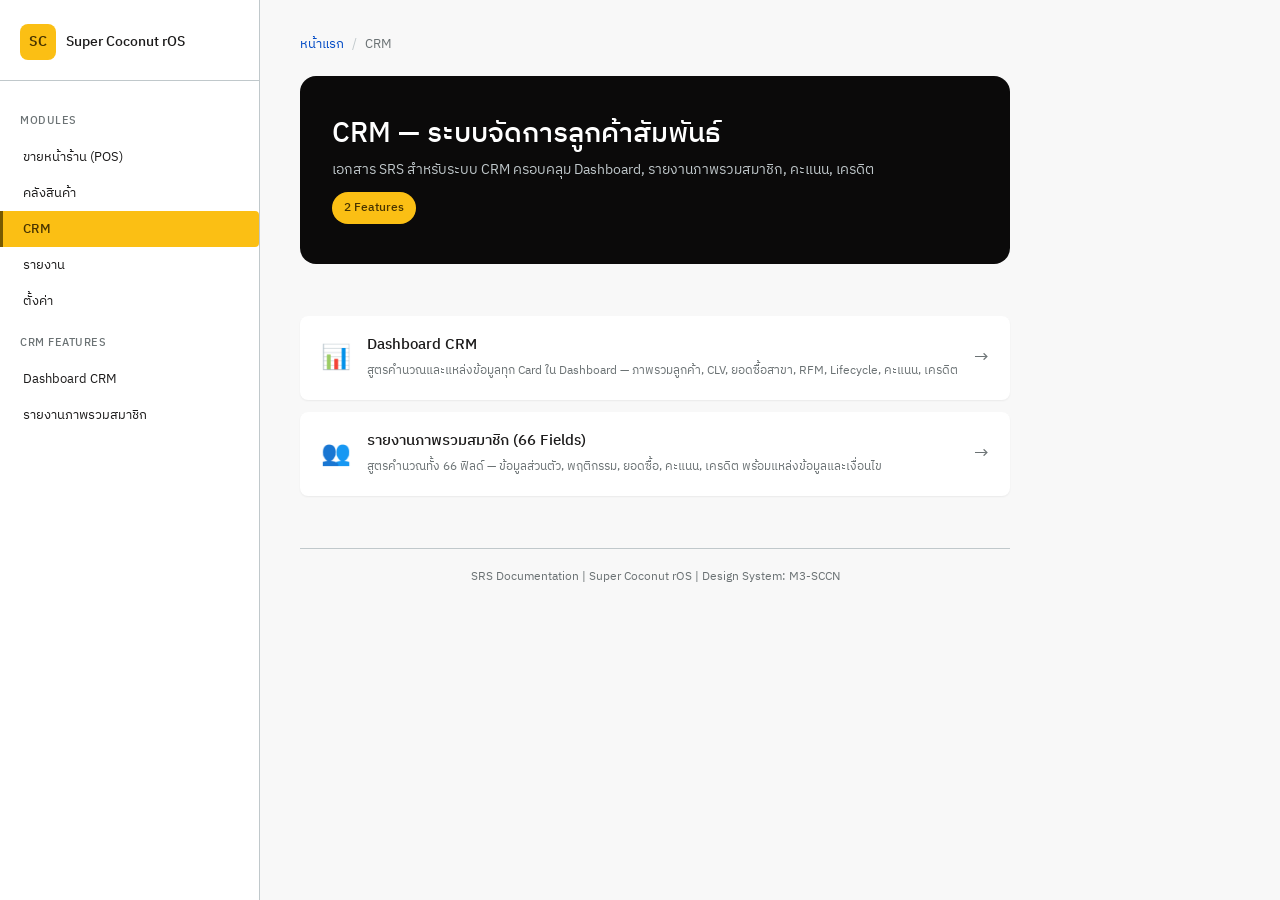
==== crm/index.html @ f43e5ebf "feat: add CRM module - Dashboard & Member Overview SRS - Add CRM landing page (crm/index.html) - Add" ====
<!DOCTYPE html>
<html lang="th">
<head>
  <meta charset="UTF-8">
  <meta name="viewport" content="width=device-width, initial-scale=1.0">
  <title>SRS — CRM | Super Coconut rOS</title>
  <link rel="preconnect" href="https://fonts.googleapis.com">
  <link rel="preconnect" href="https://fonts.gstatic.com" crossorigin>
  <link href="https://fonts.googleapis.com/css2?family=IBM+Plex+Sans+Thai:wght@300;400;500;600&display=swap" rel="stylesheet">
  <link rel="stylesheet" href="../assets/styles.css">
</head>
<body>
  <div class="page-layout">
    <aside class="sidebar">
      <div class="sidebar-brand">
        <div class="brand-icon">SC</div>
        <span class="brand-name">Super Coconut rOS</span>
      </div>
      <div class="sidebar-section-title">Modules</div>
      <ul class="sidebar-nav">
        <li><a href="../pos/">ขายหน้าร้าน (POS)</a></li>
        <li><a href="#">คลังสินค้า</a></li>
        <li><a href="./" class="active">CRM</a></li>
        <li><a href="#">รายงาน</a></li>
        <li><a href="#">ตั้งค่า</a></li>
      </ul>
      <div class="sidebar-section-title">CRM Features</div>
      <ul class="sidebar-nav">
        <li><a href="dashboard.html">Dashboard CRM</a></li>
        <li><a href="member-overview.html">รายงานภาพรวมสมาชิก</a></li>
      </ul>
    </aside>

    <div class="page-wrapper">
      <div class="breadcrumb">
        <a href="../">หน้าแรก</a>
        <span class="sep">/</span>
        <span>CRM</span>
      </div>

      <header class="page-header">
        <h1>CRM — ระบบจัดการลูกค้าสัมพันธ์</h1>
        <p class="subtitle">เอกสาร SRS สำหรับระบบ CRM ครอบคลุม Dashboard, รายงานภาพรวมสมาชิก, คะแนน, เครดิต</p>
        <span class="badge">2 Features</span>
      </header>

      <div class="feature-list">
        <a href="dashboard.html" class="feature-item">
          <div class="feat-icon">📊</div>
          <div>
            <div class="feat-title">Dashboard CRM</div>
            <div class="feat-desc">สูตรคำนวณและแหล่งข้อมูลทุก Card ใน Dashboard — ภาพรวมลูกค้า, CLV, ยอดซื้อสาขา, RFM, Lifecycle, คะแนน, เครดิต</div>
          </div>
          <div class="feat-arrow">→</div>
        </a>
        <a href="member-overview.html" class="feature-item">
          <div class="feat-icon">👥</div>
          <div>
            <div class="feat-title">รายงานภาพรวมสมาชิก (66 Fields)</div>
            <div class="feat-desc">สูตรคำนวณทั้ง 66 ฟิลด์ — ข้อมูลส่วนตัว, พฤติกรรม, ยอดซื้อ, คะแนน, เครดิต พร้อมแหล่งข้อมูลและเงื่อนไข</div>
          </div>
          <div class="feat-arrow">→</div>
        </a>
      </div>

      <footer class="page-footer">
        <p>SRS Documentation | Super Coconut rOS | Design System: M3-SCCN</p>
      </footer>
    </div>
  </div>
</body>
</html>
---- assets/styles.css ----
/* M3-SCCN Design System — Shared Styles */
:root {
  --primary: #0B0A0A;
  --on-primary: #FFFFFF;
  --secondary: #785A00;
  --secondary-container: #FBBF14;
  --on-secondary-container: #483400;
  --tertiary: #014AC5;
  --on-tertiary: #FFFFFF;
  --error: #BA1A1A;
  --error-container: #FFDAD6;
  --success: #00733F;
  --background: #FFFFFF;
  --surface: #FCFCFC;
  --on-surface: #1C1B1B;
  --on-surface-variant: #6B7274;
  --outline: #747878;
  --outline-variant: #C0C8CB;
  --surface-container-lowest: #F8F8F8;
  --surface-container-low: #F2F2F2;
  --surface-container: #EBEBEB;
  --surface-container-high: #E5E5E5;
  --surface-container-highest: #E0E0E0;
  --inverse-surface: #313030;
  --inverse-on-surface: #F4F0EF;
  --font-family: 'IBM Plex Sans Thai', sans-serif;
  --corner-xs: 4px;
  --corner-sm: 8px;
  --corner-md: 12px;
  --corner-lg: 16px;
  --corner-xl: 24px;
  --corner-full: 1000px;
}

* { margin: 0; padding: 0; box-sizing: border-box; }
html { scroll-behavior: smooth; }

body {
  font-family: var(--font-family);
  font-weight: 400;
  font-size: 16px;
  line-height: 24px;
  color: var(--on-surface);
  background-color: var(--surface-container-lowest);
  -webkit-font-smoothing: antialiased;
}

/* Page Layout */
.page-layout { display: flex; min-height: 100vh; }

/* Sidebar */
.sidebar {
  width: 260px; min-width: 260px;
  background: var(--background);
  border-right: 1px solid var(--outline-variant);
  padding: 24px 0; position: fixed;
  top: 0; left: 0; height: 100vh;
  overflow-y: auto; z-index: 100;
}
.sidebar-brand {
  display: flex; align-items: center; gap: 10px;
  padding: 0 20px 20px;
  border-bottom: 1px solid var(--outline-variant);
  margin-bottom: 16px;
}
.sidebar-brand .brand-icon {
  width: 36px; height: 36px;
  background: var(--secondary-container);
  border-radius: var(--corner-sm);
  display: flex; align-items: center; justify-content: center;
  font-weight: 600; font-size: 14px;
  color: var(--on-secondary-container);
}
.sidebar-brand .brand-name { font-size: 14px; font-weight: 500; }
.sidebar-section-title {
  font-size: 11px; font-weight: 500; text-transform: uppercase;
  letter-spacing: 0.5px; color: var(--on-surface-variant);
  padding: 12px 20px 6px;
}
.sidebar-nav { list-style: none; }
.sidebar-nav li a {
  display: block; padding: 8px 20px;
  font-size: 13px; line-height: 20px;
  color: var(--on-surface); text-decoration: none;
  border-left: 3px solid transparent;
  transition: all 0.15s ease;
}
.sidebar-nav li a:hover { background: var(--surface-container-low); }
.sidebar-nav li a.active {
  background: var(--secondary-container);
  color: var(--on-secondary-container);
  font-weight: 500; border-left-color: var(--secondary);
  border-radius: 0 var(--corner-xs) var(--corner-xs) 0;
}

/* Main Content */
.page-wrapper {
  margin-left: 260px; padding: 32px 40px 64px;
  display: flex; flex-direction: column; align-items: center;
}
.page-wrapper > * { width: 100%; max-width: 820px; }

/* Header */
.page-header {
  background: var(--primary); color: var(--on-primary);
  padding: 40px 32px; border-radius: var(--corner-lg); margin-bottom: 32px;
}
.page-header h1 { font-size: 28px; line-height: 36px; font-weight: 500; margin-bottom: 8px; }
.page-header .subtitle { font-size: 14px; line-height: 20px; color: var(--outline-variant); }
.page-header .badge {
  display: inline-block; background: var(--secondary-container);
  color: var(--on-secondary-container); padding: 4px 12px;
  border-radius: var(--corner-full); font-size: 12px; font-weight: 500; margin-top: 12px;
}

/* Section Card */
.section-card {
  background: var(--background); border-radius: var(--corner-md);
  padding: 28px 24px; margin-bottom: 24px;
  box-shadow: 0px 1px 2px rgba(11,10,10,0.08), 0px 2px 6px rgba(11,10,10,0.04);
}
.section-card h2 {
  font-size: 20px; line-height: 28px; font-weight: 500;
  margin-bottom: 8px; display: flex; align-items: center; gap: 10px;
}
.section-card .section-desc {
  font-size: 14px; line-height: 20px; color: var(--on-surface-variant); margin-bottom: 20px;
}

/* Data Table */
.data-table { width: 100%; border-collapse: collapse; font-size: 13px; line-height: 18px; }
.data-table thead th {
  background: var(--surface-container); color: var(--on-surface);
  font-weight: 500; text-align: left; padding: 10px 10px;
  border-bottom: 1px solid var(--outline-variant);
}
.data-table tbody td {
  padding: 10px 10px; border-bottom: 1px solid var(--surface-container-low); vertical-align: top;
}
.data-table tbody tr:last-child td { border-bottom: none; }
.data-table .field-name { font-weight: 500; color: var(--on-surface); white-space: nowrap; }
.data-table .formula {
  font-family: 'IBM Plex Mono', monospace; font-size: 11px;
  background: var(--surface-container-lowest); border: 1px solid var(--outline-variant);
  padding: 2px 6px; border-radius: var(--corner-xs);
  color: var(--tertiary); display: inline-block; margin-top: 2px;
}
.condition-tag {
  display: inline-block; font-size: 10px; padding: 2px 7px;
  border-radius: var(--corner-full); font-weight: 500; margin-right: 3px; margin-top: 2px;
}
.tag-success { background: #E8F5E9; color: var(--success); }
.tag-refund { background: var(--error-container); color: var(--error); }
.tag-cancel { background: var(--surface-container); color: var(--outline); }
.tag-revenue { background: #FFF8E1; color: var(--secondary); }
.tag-no-revenue { background: var(--surface-container-low); color: var(--on-surface-variant); }
.tag-input { background: #E3F2FD; color: var(--tertiary); }
.data-table .summary-row td { font-weight: 600; background: var(--surface-container-lowest); }

/* UI Preview */
.ui-preview {
  background: var(--background);
  border: 1px solid var(--outline-variant);
  border-radius: var(--corner-md);
  padding: 16px 20px; margin-bottom: 20px; position: relative;
}
.ui-preview::before {
  content: 'ตัวอย่าง UI';
  position: absolute; top: -10px; left: 16px;
  background: var(--secondary-container);
  color: var(--on-secondary-container);
  font-size: 10px; font-weight: 500;
  padding: 2px 10px; border-radius: var(--corner-full);
}
.ui-preview-title {
  font-size: 13px; font-weight: 500; color: var(--on-surface);
  margin-bottom: 10px; padding-top: 4px;
}
.ui-row {
  display: flex; justify-content: space-between; align-items: baseline;
  padding: 6px 0; border-bottom: 1px solid var(--surface-container-low); font-size: 13px;
}
.ui-row:last-child { border-bottom: none; }
.ui-row .label { color: var(--on-surface-variant); }
.ui-row .value { font-weight: 500; color: var(--on-surface); text-align: right; }
.ui-row .value.negative { color: var(--error); }
.ui-row .value.highlight { color: var(--secondary); font-weight: 600; }
.ui-two-col { display: grid; grid-template-columns: 1fr 1fr; gap: 16px; }
.ui-col-title {
  font-size: 12px; font-weight: 500; color: var(--on-surface);
  margin-bottom: 8px; padding-bottom: 4px; border-bottom: 1px solid var(--outline-variant);
}
.ui-three-col-row {
  display: grid; grid-template-columns: 1fr auto auto;
  gap: 12px; padding: 5px 0; border-bottom: 1px solid var(--surface-container-low);
  font-size: 13px; align-items: baseline;
}
.ui-three-col-row:last-child { border-bottom: none; }
.ui-three-col-row .col-label { color: var(--on-surface-variant); }
.ui-three-col-row .col-num { color: var(--on-surface); text-align: right; min-width: 40px; }
.ui-three-col-row .col-val { font-weight: 500; color: var(--on-surface); text-align: right; min-width: 80px; }

/* Tabs */
.tabs {
  display: flex; gap: 0; margin-bottom: 28px;
  border-bottom: 2px solid var(--outline-variant);
}
.tab {
  padding: 12px 24px; font-size: 14px; font-weight: 500;
  color: var(--on-surface-variant); cursor: pointer;
  border-bottom: 2px solid transparent; margin-bottom: -2px;
  transition: all 0.15s ease; text-decoration: none; user-select: none;
}
.tab:hover { color: var(--on-surface); background: var(--surface-container-low); }
.tab.active { color: var(--on-secondary-container); border-bottom-color: var(--secondary-container); }
.tab-content { display: none; }
.tab-content.active { display: block; }

/* Info box */
.info-box {
  background: var(--surface-container-lowest);
  border-left: 3px solid var(--secondary-container);
  padding: 12px 16px; border-radius: 0 var(--corner-xs) var(--corner-xs) 0;
  margin-top: 16px; font-size: 12px; line-height: 18px; color: var(--on-surface-variant);
}
.info-box strong { color: var(--on-surface); }
.divider { border: none; border-top: 1px solid var(--outline-variant); margin: 20px 0; }

/* Module Cards (Homepage) */
.module-grid {
  display: grid; grid-template-columns: repeat(auto-fill, minmax(240px, 1fr));
  gap: 20px; margin-top: 24px;
}
.module-card {
  background: var(--background); border-radius: var(--corner-md);
  padding: 24px; text-decoration: none; color: var(--on-surface);
  box-shadow: 0px 1px 2px rgba(11,10,10,0.08), 0px 2px 6px rgba(11,10,10,0.04);
  transition: all 0.2s ease; border: 1px solid transparent;
}
.module-card:hover {
  border-color: var(--secondary-container);
  box-shadow: 0px 2px 8px rgba(11,10,10,0.12);
  transform: translateY(-2px);
}
.module-card .card-icon { font-size: 28px; margin-bottom: 12px; }
.module-card .card-title { font-size: 16px; font-weight: 500; margin-bottom: 4px; }
.module-card .card-desc { font-size: 13px; color: var(--on-surface-variant); line-height: 18px; }
.module-card .card-badge {
  display: inline-block; margin-top: 12px; font-size: 11px; font-weight: 500;
  padding: 2px 8px; border-radius: var(--corner-full);
  background: var(--surface-container-low); color: var(--on-surface-variant);
}

/* Feature List */
.feature-list { margin-top: 20px; }
.feature-item {
  display: flex; align-items: center; gap: 16px;
  padding: 16px 20px; background: var(--background);
  border-radius: var(--corner-sm); margin-bottom: 12px;
  text-decoration: none; color: var(--on-surface);
  box-shadow: 0px 1px 2px rgba(11,10,10,0.06);
  transition: all 0.15s ease; border: 1px solid transparent;
}
.feature-item:hover { border-color: var(--secondary-container); background: var(--surface); }
.feature-item .feat-icon { font-size: 24px; }
.feature-item .feat-title { font-size: 15px; font-weight: 500; }
.feature-item .feat-desc { font-size: 12px; color: var(--on-surface-variant); margin-top: 2px; }
.feature-item .feat-arrow { margin-left: auto; color: var(--on-surface-variant); font-size: 18px; }

/* Breadcrumb */
.breadcrumb {
  display: flex; align-items: center; gap: 8px;
  font-size: 13px; color: var(--on-surface-variant); margin-bottom: 20px;
}
.breadcrumb a { color: var(--tertiary); text-decoration: none; }
.breadcrumb a:hover { text-decoration: underline; }
.breadcrumb .sep { color: var(--outline-variant); }

/* Footer */
.page-footer {
  text-align: center; font-size: 12px; color: var(--on-surface-variant);
  margin-top: 40px; padding: 16px 0; border-top: 1px solid var(--outline-variant);
}

/* Responsive */
@media (max-width: 1024px) {
  .sidebar { width: 220px; min-width: 220px; }
  .page-wrapper { margin-left: 220px; padding: 24px 20px 48px; }
}
@media (max-width: 768px) {
  .page-layout { flex-direction: column; }
  .sidebar { position: relative; width: 100%; min-width: 100%; height: auto; border-right: none; border-bottom: 1px solid var(--outline-variant); padding: 16px 0; }
  .page-wrapper { margin-left: 0; padding: 16px 12px 48px; }
  .ui-two-col { grid-template-columns: 1fr; }
  .module-grid { grid-template-columns: 1fr; }
}
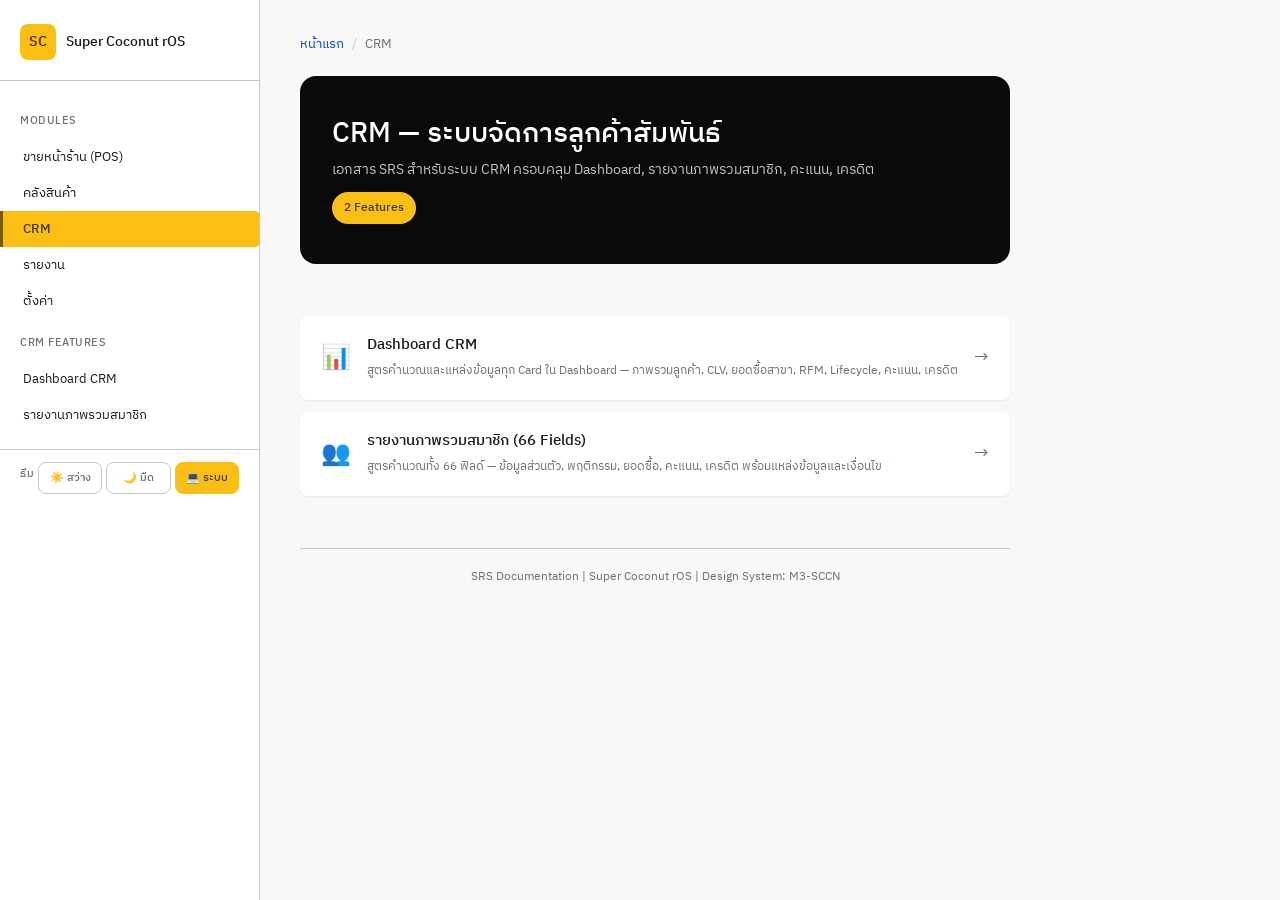
==== commit 09afb0ff: "feat: add theme toggle (light/dark/auto) with sidebar buttons" ====
--- a/crm/index.html
+++ b/crm/index.html
@@ -1,5 +1,5 @@
 <!DOCTYPE html>
-<html lang="th">
+<html lang="th" data-theme="auto">
 <head>
   <meta charset="UTF-8">
   <meta name="viewport" content="width=device-width, initial-scale=1.0">
@@ -29,6 +29,14 @@
         <li><a href="dashboard.html">Dashboard CRM</a></li>
         <li><a href="member-overview.html">รายงานภาพรวมสมาชิก</a></li>
       </ul>
+      <div class="theme-toggle">
+        <span class="theme-toggle-label">ธีม</span>
+        <div class="theme-buttons">
+          <button class="theme-btn" data-theme-value="light">☀️ สว่าง</button>
+          <button class="theme-btn" data-theme-value="dark">🌙 มืด</button>
+          <button class="theme-btn active" data-theme-value="auto">💻 ระบบ</button>
+        </div>
+      </div>
     </aside>
 
     <div class="page-wrapper">
@@ -68,5 +76,28 @@
       </footer>
     </div>
   </div>
+  <script>
+    (function() {
+      const html = document.documentElement;
+      const saved = localStorage.getItem('srs-theme') || 'auto';
+      html.setAttribute('data-theme', saved);
+      function updateSystemDark() {
+        const isDark = window.matchMedia('(prefers-color-scheme: dark)').matches;
+        html.setAttribute('data-system-dark', isDark);
+      }
+      updateSystemDark();
+      window.matchMedia('(prefers-color-scheme: dark)').addEventListener('change', updateSystemDark);
+      document.querySelectorAll('.theme-btn').forEach(btn => {
+        if (btn.dataset.themeValue === saved) { btn.classList.add('active'); } else { btn.classList.remove('active'); }
+        btn.addEventListener('click', function() {
+          const val = this.dataset.themeValue;
+          html.setAttribute('data-theme', val);
+          localStorage.setItem('srs-theme', val);
+          document.querySelectorAll('.theme-btn').forEach(b => b.classList.remove('active'));
+          this.classList.add('active');
+        });
+      });
+    })();
+  </script>
 </body>
 </html>
--- a/assets/styles.css
+++ b/assets/styles.css
@@ -294,3 +294,153 @@
   .ui-two-col { grid-template-columns: 1fr; }
   .module-grid { grid-template-columns: 1fr; }
 }
+
+/* ===== Dark Mode (class-based + system preference) ===== */
+/* Dark variables applied when html has [data-theme="dark"] OR system is dark + auto mode */
+html[data-theme="dark"],
+html[data-theme="auto"][data-system-dark="true"] {
+  --primary: #CAC5C5;
+  --on-primary: #323030;
+  --secondary: #FFE2A7;
+  --secondary-container: #ECB200;
+  --on-secondary-container: #3C2B00;
+  --tertiary: #B4C5FF;
+  --on-tertiary: #002A77;
+  --error: #FFB4AB;
+  --error-container: #93000A;
+  --success: #6DD99E;
+  --background: #141313;
+  --surface: #141313;
+  --on-surface: #E6E2E1;
+  --on-surface-variant: #C0C8CB;
+  --outline: #8A9295;
+  --outline-variant: #3F4849;
+  --surface-container-lowest: #0F0E0E;
+  --surface-container-low: #1C1B1B;
+  --surface-container: #201F1F;
+  --surface-container-high: #2B2A2A;
+  --surface-container-highest: #353434;
+  --inverse-surface: #E6E2E1;
+  --inverse-on-surface: #313030;
+}
+
+html[data-theme="dark"] .page-header,
+html[data-theme="auto"][data-system-dark="true"] .page-header {
+  background: var(--surface-container-high);
+  color: var(--on-surface);
+}
+html[data-theme="dark"] .page-header .subtitle,
+html[data-theme="auto"][data-system-dark="true"] .page-header .subtitle {
+  color: var(--on-surface-variant);
+}
+html[data-theme="dark"] .page-header .badge,
+html[data-theme="auto"][data-system-dark="true"] .page-header .badge {
+  background: var(--secondary-container);
+  color: var(--on-secondary-container);
+}
+html[data-theme="dark"] .module-card,
+html[data-theme="auto"][data-system-dark="true"] .module-card {
+  background: var(--surface-container);
+  box-shadow: 0px 1px 3px rgba(0,0,0,0.3);
+}
+html[data-theme="dark"] .module-card:hover,
+html[data-theme="auto"][data-system-dark="true"] .module-card:hover {
+  border-color: var(--secondary-container);
+  box-shadow: 0px 4px 12px rgba(0,0,0,0.4);
+}
+html[data-theme="dark"] .section-card,
+html[data-theme="auto"][data-system-dark="true"] .section-card {
+  background: var(--surface-container);
+  box-shadow: 0px 1px 3px rgba(0,0,0,0.3);
+}
+html[data-theme="dark"] .feature-item,
+html[data-theme="auto"][data-system-dark="true"] .feature-item {
+  background: var(--surface-container);
+  box-shadow: 0px 1px 2px rgba(0,0,0,0.3);
+}
+html[data-theme="dark"] .feature-item:hover,
+html[data-theme="auto"][data-system-dark="true"] .feature-item:hover {
+  background: var(--surface-container-high);
+  border-color: var(--secondary-container);
+}
+html[data-theme="dark"] .sidebar,
+html[data-theme="auto"][data-system-dark="true"] .sidebar {
+  background: var(--surface-container-low);
+  border-right-color: var(--outline-variant);
+}
+html[data-theme="dark"] .sidebar-brand,
+html[data-theme="auto"][data-system-dark="true"] .sidebar-brand {
+  border-bottom-color: var(--outline-variant);
+}
+html[data-theme="dark"] .sidebar-nav li a,
+html[data-theme="auto"][data-system-dark="true"] .sidebar-nav li a {
+  color: var(--on-surface);
+}
+html[data-theme="dark"] .sidebar-nav li a:hover,
+html[data-theme="auto"][data-system-dark="true"] .sidebar-nav li a:hover {
+  background: var(--surface-container);
+}
+html[data-theme="dark"] .sidebar-nav li a.active,
+html[data-theme="auto"][data-system-dark="true"] .sidebar-nav li a.active {
+  background: var(--secondary-container);
+  color: var(--on-secondary-container);
+  border-left-color: var(--secondary);
+}
+html[data-theme="dark"] .data-table thead th,
+html[data-theme="auto"][data-system-dark="true"] .data-table thead th {
+  background: var(--surface-container-high);
+  border-bottom-color: var(--outline-variant);
+}
+html[data-theme="dark"] .data-table tbody td,
+html[data-theme="auto"][data-system-dark="true"] .data-table tbody td {
+  border-bottom-color: var(--outline-variant);
+}
+html[data-theme="dark"] .ui-preview,
+html[data-theme="auto"][data-system-dark="true"] .ui-preview {
+  background: var(--surface-container); border-color: var(--outline-variant);
+}
+html[data-theme="dark"] .info-box,
+html[data-theme="auto"][data-system-dark="true"] .info-box {
+  background: var(--surface-container); border-left-color: var(--secondary-container);
+}
+html[data-theme="dark"] .tabs,
+html[data-theme="auto"][data-system-dark="true"] .tabs {
+  border-bottom-color: var(--outline-variant);
+}
+html[data-theme="dark"] .tab:hover,
+html[data-theme="auto"][data-system-dark="true"] .tab:hover {
+  color: var(--on-surface); background: var(--surface-container);
+}
+html[data-theme="dark"] .tab.active,
+html[data-theme="auto"][data-system-dark="true"] .tab.active {
+  color: var(--secondary); border-bottom-color: var(--secondary-container);
+}
+
+/* Theme Toggle Button */
+.theme-toggle {
+  display: flex; align-items: center; gap: 4px;
+  padding: 12px 20px; margin-top: 16px;
+  border-top: 1px solid var(--outline-variant);
+}
+.theme-toggle-label {
+  font-size: 11px; font-weight: 500; text-transform: uppercase;
+  letter-spacing: 0.5px; color: var(--on-surface-variant);
+  margin-bottom: 8px; display: block;
+}
+.theme-buttons {
+  display: flex; gap: 4px; width: 100%;
+}
+.theme-btn {
+  flex: 1; padding: 6px 8px; font-size: 11px; font-weight: 500;
+  border: 1px solid var(--outline-variant); border-radius: var(--corner-sm);
+  background: transparent; color: var(--on-surface-variant);
+  cursor: pointer; transition: all 0.15s; text-align: center;
+  font-family: var(--font-family);
+}
+.theme-btn:hover { background: var(--surface-container-low); }
+.theme-btn.active {
+  background: var(--secondary-container);
+  color: var(--on-secondary-container);
+  border-color: var(--secondary-container);
+}
+
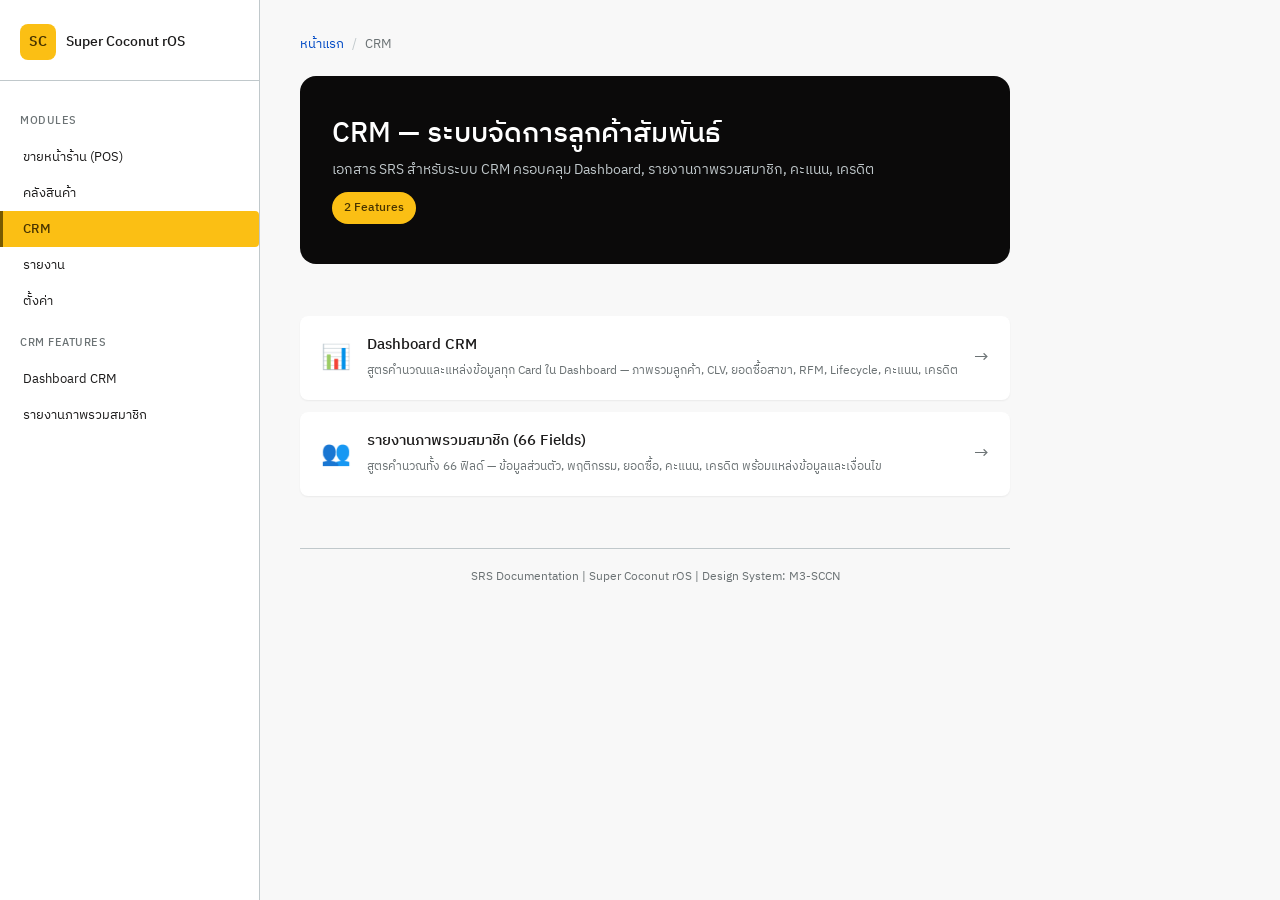
==== commit 371d4b78: "fix: keep theme toggle only on homepage, sub-pages follow localStorage" ====
--- a/crm/index.html
+++ b/crm/index.html
@@ -29,14 +29,6 @@
         <li><a href="dashboard.html">Dashboard CRM</a></li>
         <li><a href="member-overview.html">รายงานภาพรวมสมาชิก</a></li>
       </ul>
-      <div class="theme-toggle">
-        <span class="theme-toggle-label">ธีม</span>
-        <div class="theme-buttons">
-          <button class="theme-btn" data-theme-value="light">☀️ สว่าง</button>
-          <button class="theme-btn" data-theme-value="dark">🌙 มืด</button>
-          <button class="theme-btn active" data-theme-value="auto">💻 ระบบ</button>
-        </div>
-      </div>
     </aside>
 
     <div class="page-wrapper">
